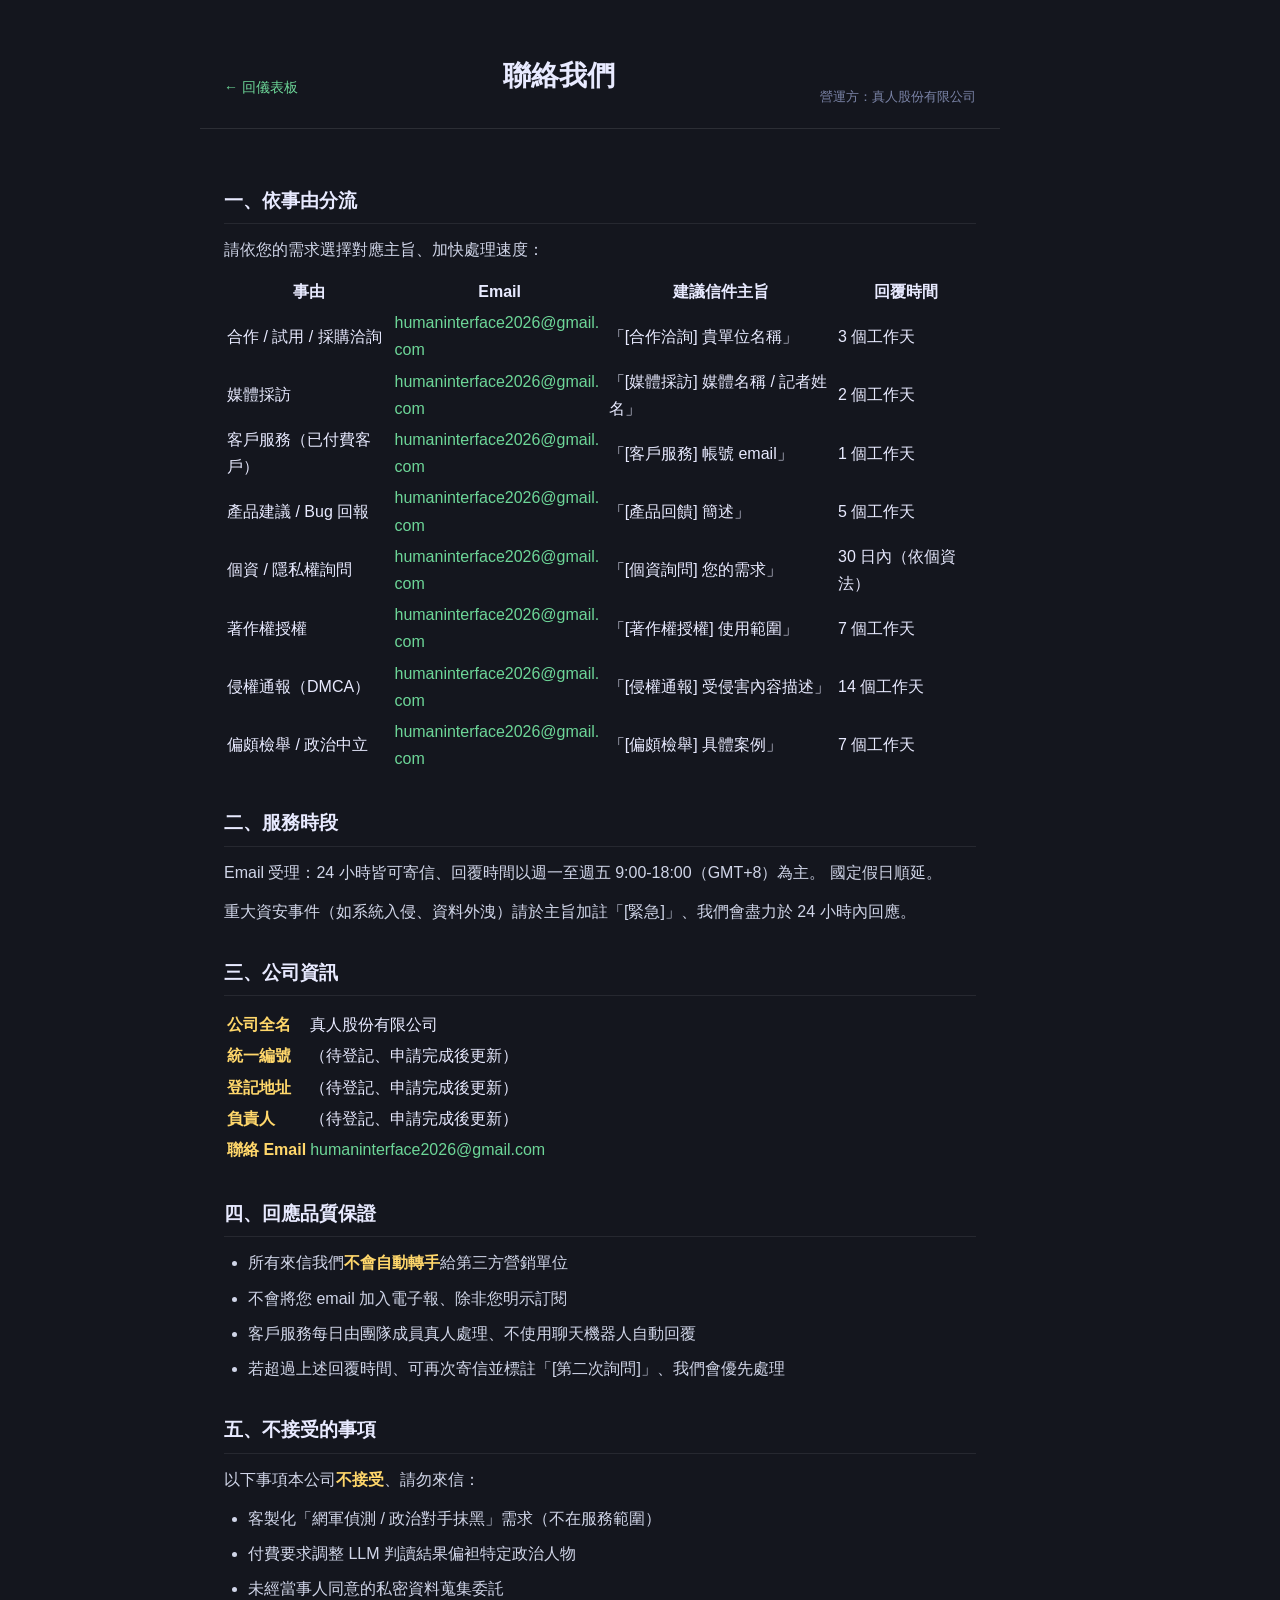
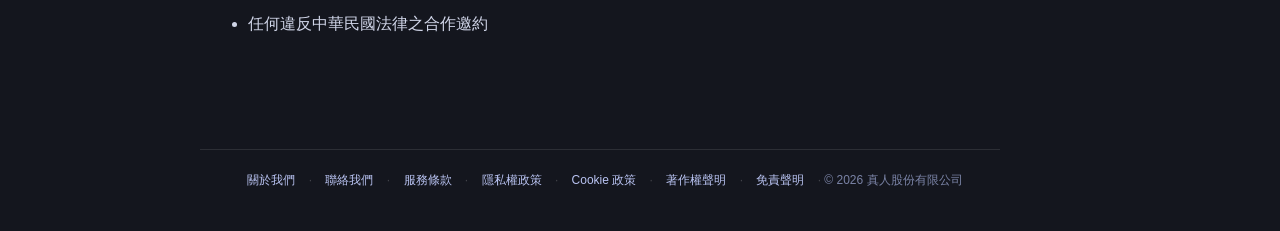
==== contact.html @ a687c7f6 "chore: auto update dashboard (2026-05-20 01:23:15)" ====
<!DOCTYPE html>
<html lang="zh-TW">
<head>
  <meta charset="UTF-8" />
  <meta name="viewport" content="width=device-width, initial-scale=1.0" />
  <title>聯絡我們｜政治戰情儀表板</title>
  <link rel="stylesheet" href="./style.css?v=2026-05-20-legal" />
</head>
<body class="legal-page">
  <header class="legal-header">
    <a class="legal-back" href="./index.html">← 回儀表板</a>
    <h1>聯絡我們</h1>
    <p class="legal-meta">營運方：真人股份有限公司</p>
  </header>

  <main class="legal-body">
    <section>
      <h2>一、依事由分流</h2>
      <p>請依您的需求選擇對應主旨、加快處理速度：</p>

      <table class="contact-table">
        <thead>
          <tr>
            <th>事由</th><th>Email</th><th>建議信件主旨</th><th>回覆時間</th>
          </tr>
        </thead>
        <tbody>
          <tr>
            <td>合作 / 試用 / 採購洽詢</td>
            <td><a href="mailto:humaninterface2026@gmail.com?subject=%E5%90%88%E4%BD%9C%E6%B4%BD%E8%A9%A2">humaninterface2026@gmail.com</a></td>
            <td>「[合作洽詢] 貴單位名稱」</td>
            <td>3 個工作天</td>
          </tr>
          <tr>
            <td>媒體採訪</td>
            <td><a href="mailto:humaninterface2026@gmail.com?subject=%E5%AA%92%E9%AB%94%E6%8E%A1%E8%A8%AA">humaninterface2026@gmail.com</a></td>
            <td>「[媒體採訪] 媒體名稱 / 記者姓名」</td>
            <td>2 個工作天</td>
          </tr>
          <tr>
            <td>客戶服務（已付費客戶）</td>
            <td><a href="mailto:humaninterface2026@gmail.com?subject=%E5%AE%A2%E6%88%B6%E6%9C%8D%E5%8B%99">humaninterface2026@gmail.com</a></td>
            <td>「[客戶服務] 帳號 email」</td>
            <td>1 個工作天</td>
          </tr>
          <tr>
            <td>產品建議 / Bug 回報</td>
            <td><a href="mailto:humaninterface2026@gmail.com?subject=%E7%94%A2%E5%93%81%E5%9B%9E%E9%A5%8B">humaninterface2026@gmail.com</a></td>
            <td>「[產品回饋] 簡述」</td>
            <td>5 個工作天</td>
          </tr>
          <tr>
            <td>個資 / 隱私權詢問</td>
            <td><a href="mailto:humaninterface2026@gmail.com?subject=%E5%80%8B%E8%B3%87%E8%A9%A2%E5%95%8F">humaninterface2026@gmail.com</a></td>
            <td>「[個資詢問] 您的需求」</td>
            <td>30 日內（依個資法）</td>
          </tr>
          <tr>
            <td>著作權授權</td>
            <td><a href="mailto:humaninterface2026@gmail.com?subject=%E8%91%97%E4%BD%9C%E6%AC%8A%E6%8E%88%E6%AC%8A">humaninterface2026@gmail.com</a></td>
            <td>「[著作權授權] 使用範圍」</td>
            <td>7 個工作天</td>
          </tr>
          <tr>
            <td>侵權通報（DMCA）</td>
            <td><a href="mailto:humaninterface2026@gmail.com?subject=%E4%BE%B5%E6%AC%8A%E9%80%9A%E5%A0%B1">humaninterface2026@gmail.com</a></td>
            <td>「[侵權通報] 受侵害內容描述」</td>
            <td>14 個工作天</td>
          </tr>
          <tr>
            <td>偏頗檢舉 / 政治中立</td>
            <td><a href="mailto:humaninterface2026@gmail.com?subject=%E5%81%8F%E9%A0%87%E6%AA%A2%E8%88%89">humaninterface2026@gmail.com</a></td>
            <td>「[偏頗檢舉] 具體案例」</td>
            <td>7 個工作天</td>
          </tr>
        </tbody>
      </table>
    </section>

    <section>
      <h2>二、服務時段</h2>
      <p>
        Email 受理：24 小時皆可寄信、回覆時間以週一至週五 9:00-18:00（GMT+8）為主。
        國定假日順延。
      </p>
      <p>
        重大資安事件（如系統入侵、資料外洩）請於主旨加註「[緊急]」、我們會盡力於 24 小時內回應。
      </p>
    </section>

    <section>
      <h2>三、公司資訊</h2>
      <table class="contact-table">
        <tbody>
          <tr><td><strong>公司全名</strong></td><td>真人股份有限公司</td></tr>
          <tr><td><strong>統一編號</strong></td><td>（待登記、申請完成後更新）</td></tr>
          <tr><td><strong>登記地址</strong></td><td>（待登記、申請完成後更新）</td></tr>
          <tr><td><strong>負責人</strong></td><td>（待登記、申請完成後更新）</td></tr>
          <tr><td><strong>聯絡 Email</strong></td><td><a href="mailto:humaninterface2026@gmail.com">humaninterface2026@gmail.com</a></td></tr>
        </tbody>
      </table>
    </section>

    <section>
      <h2>四、回應品質保證</h2>
      <ul>
        <li>所有來信我們<strong>不會自動轉手</strong>給第三方營銷單位</li>
        <li>不會將您 email 加入電子報、除非您明示訂閱</li>
        <li>客戶服務每日由團隊成員真人處理、不使用聊天機器人自動回覆</li>
        <li>若超過上述回覆時間、可再次寄信並標註「[第二次詢問]」、我們會優先處理</li>
      </ul>
    </section>

    <section>
      <h2>五、不接受的事項</h2>
      <p>以下事項本公司<strong>不接受</strong>、請勿來信：</p>
      <ul>
        <li>客製化「網軍偵測 / 政治對手抹黑」需求（不在服務範圍）</li>
        <li>付費要求調整 LLM 判讀結果偏袒特定政治人物</li>
        <li>未經當事人同意的私密資料蒐集委託</li>
        <li>任何違反中華民國法律之合作邀約</li>
      </ul>
    </section>
  </main>

  <footer class="legal-footer">
    <a href="./about.html">關於我們</a>
    <span class="sep">·</span>
    <a href="./contact.html">聯絡我們</a>
    <span class="sep">·</span>
    <a href="./terms.html">服務條款</a>
    <span class="sep">·</span>
    <a href="./privacy.html">隱私權政策</a>
    <span class="sep">·</span>
    <a href="./cookies.html">Cookie 政策</a>
    <span class="sep">·</span>
    <a href="./copyright.html">著作權聲明</a>
    <span class="sep">·</span>
    <a href="./disclaimer.html">免責聲明</a>
    <span class="sep">·</span>
    <span>© 2026 真人股份有限公司</span>
  </footer>
</body>
</html>
---- style.css ----
*{box-sizing:border-box}
body{font-family:-apple-system,BlinkMacSystemFont,'Segoe UI',Roboto,sans-serif;background:#0b1020;color:#e8ecff;margin:0;padding:16px;max-width:1200px;margin-inline:auto;line-height:1.45}
button.mode-btn{padding:6px 14px;background:#16203f;color:#b9c3f2;border:1px solid #2a335f;border-radius:5px;cursor:pointer;font-size:13px;transition:background 0.15s, color 0.15s}
button.mode-btn:hover{background:#1d2b50;color:#e8ecff}
button.mode-btn.is-active{background:#5a79ff;color:#0a0e1a;border-color:#5a79ff;font-weight:600}
button.light-item{display:inline-block;padding:2px 8px;background:transparent;color:inherit;border:1px solid transparent;border-radius:4px;font-size:inherit;cursor:pointer;transition:background 0.12s, border-color 0.12s}
button.light-item:hover{background:#16203f;border-color:#5a79ff}
.light-item-empty{display:inline-block;padding:2px 8px;color:#6b7280;font-size:inherit}
.stream-row{display:flex;flex-wrap:wrap;gap:8px;margin-bottom:4px}
button.stream-btn{padding:5px 12px;background:#0c1228;border:1px solid #2a335f;border-radius:5px;font-size:13px;font-weight:600;cursor:pointer;transition:background 0.12s,transform 0.05s}
button.stream-btn:hover{background:#16203f;transform:translateY(-1px)}
button.stream-btn:active{transform:translateY(0)}
.stream-btn-empty{padding:5px 12px;background:#0c1228;border:1px solid #1a2241;border-radius:5px;font-size:13px;color:#5a679a}
header{display:flex;justify-content:space-between;align-items:end;gap:12px;margin-bottom:16px;flex-wrap:wrap}
h1{margin:0;font-size:clamp(22px,5vw,32px)}
#updated{margin:0;color:#b9c3f2;font-size:13px}
.cards{display:grid;grid-template-columns:repeat(auto-fit,minmax(150px,1fr));gap:10px;margin-bottom:14px}
.card,.panel{background:#121935;border:1px solid #2a335f;border-radius:12px;padding:12px;min-width:0}
.card h3{margin:0 0 6px 0;font-size:14px;color:#b9c3f2}
.card.card-clickable{cursor:pointer;transition:background 0.15s,border-color 0.15s,transform 0.1s}
.card.card-clickable:hover{background:#16203f;border-color:#3a5cd0;transform:translateY(-1px)}
.card.card-clickable::after{content:'⤴';position:absolute;top:6px;right:8px;color:#5a79ff;font-size:11px;opacity:0.5}
.card.card-clickable{position:relative}
#hourChart{cursor:pointer}
.num{font-size:24px;font-weight:700;word-break:break-word}
.panel{margin-bottom:14px}
.panel h2{margin:0 0 8px 0;font-size:18px}
.panel h3{margin:0 0 6px 0;font-size:15px;color:#b9c3f2}
.panel-toggle{width:100%;display:flex;align-items:center;justify-content:space-between;gap:10px;background:transparent;border:0;color:inherit;padding:0;cursor:pointer;text-align:left}
.panel-toggle h2{margin:0}
.panel-content{margin-top:8px}
.chev{font-size:18px;color:#9fb0ea;transition:transform .18s ease}
.collapsible.collapsed .panel-content{display:none}
.collapsible.collapsed .chev{transform:rotate(-90deg)}
a{color:#7fc0ff;text-decoration:none;overflow-wrap:anywhere;word-break:break-word}
a:hover{text-decoration:underline}
.badge{padding:4px 10px;border-radius:999px;font-weight:700;display:inline-block}
.紅{background:#5b1d2a;color:#ffb3bf}.黃{background:#594a16;color:#ffe08a}.綠{background:#1a5031;color:#9ff0b5}
ul,ol{padding-left:20px;margin:0}
li{margin:8px 0;overflow-wrap:anywhere;word-break:break-word}
.two-col{display:grid;grid-template-columns:1fr 1fr;gap:14px}
canvas{max-width:100%;margin:4px 0 8px 0}
#incidentMap{height:380px;border-radius:12px;overflow:hidden;border:1px solid #2a335f}
.map-popup{font-size:12px;line-height:1.5;color:#111}
#hotspotSuggestions .chip{display:inline-block;padding:2px 8px;border-radius:999px;background:#1d2a4f;border:1px solid #2a335f;margin:3px 4px 0 0;color:#d8e2ff;font-size:12px}
.hint{margin:0 0 10px 0;color:#9fb0ea;font-size:13px}
.platform-box{border:1px solid #2a335f;border-radius:10px;padding:10px;margin:10px 0;background:#0f1630}
.platform-box h3{margin:0 0 6px 0;font-size:14px;color:#d8e2ff}
.platform-box ol{margin:0;padding-left:18px}
.platform-box li{margin:6px 0}

/* ============ Social signal cards (now clickable) ============ */
.social-signal-grid{display:grid;grid-template-columns:repeat(auto-fit,minmax(220px,1fr));gap:10px}
.social-card{border:1px solid #2a335f;border-radius:10px;padding:10px;background:#0f1630;cursor:pointer;transition:border-color .15s,transform .1s,background .15s;text-align:left;color:inherit;font:inherit}
.social-card:hover{border-color:#5a79ff;background:#131d45}
.social-card:active{transform:scale(0.99)}
.social-card:focus-visible{outline:2px solid #7fc0ff;outline-offset:2px}
.social-card h3{margin:0 0 8px 0;color:#d8e2ff;font-size:15px}
.social-row{display:flex;gap:8px;align-items:center;justify-content:space-between;font-size:14px;margin:6px 0}
.social-row .tag{font-weight:700}
.social-card .drill-hint{margin-top:8px;font-size:11px;color:#8da0d8;opacity:.7;font-style:italic}

/* ============ Topic heat panel ============ */
.topic-controls{display:flex;align-items:center;gap:10px;flex-wrap:wrap;margin-bottom:8px}
.topic-controls label{color:#b9c3f2;font-size:13px}
#topicSelect{background:#1d2a4f;border:1px solid #2a335f;color:#e8ecff;padding:6px 10px;border-radius:8px;font-size:14px;min-width:160px;cursor:pointer}
#topicSelect:focus-visible{outline:2px solid #7fc0ff;outline-offset:2px}
.topic-info{color:#9fb0ea;font-size:12px}
.topic-section-title{margin-top:14px}
.topic-trends-meta{margin:8px 0 10px 0;color:#b9c3f2;font-size:12.5px}
.topic-trends-meta .trends-warn{color:#ffe08a;font-weight:600}
.topic-external-row{display:flex;gap:10px;align-items:center;flex-wrap:wrap;margin:6px 0 14px 0}
.topic-external-btn{display:inline-flex;align-items:center;gap:8px;background:#2b4b9e;border:1px solid #5a79ff;color:#fff !important;padding:8px 14px;border-radius:8px;font-size:14px;font-weight:600;text-decoration:none;transition:background .15s,transform .08s}
.topic-external-btn:hover{background:#345bbd;text-decoration:none}
.topic-external-btn:active{transform:scale(0.99)}
.topic-external-hint{color:#8da0d8;font-size:12px}

.topic-custom-row{display:flex;gap:10px;align-items:center;flex-wrap:wrap;margin:10px 0 18px 0;padding:12px 14px;border:1px dashed #4a5680;border-radius:8px;background:#161b38}
.topic-custom-row label{color:#b9c3f2;font-size:13px;font-weight:600}
.topic-custom-row input[type="text"]{background:#0f1330;color:#e8eaff;border:1px solid #2a3360;border-radius:6px;padding:6px 10px;font-size:14px;min-width:200px;outline:none;transition:border-color .15s}
.topic-custom-row input[type="text"]:focus{border-color:#5a79ff}
.topic-custom-row select{background:#0f1330;color:#e8eaff;border:1px solid #2a3360;border-radius:6px;padding:6px 8px;font-size:13px;cursor:pointer}
.topic-custom-row button#topicCustomBtn{background:#2b4b9e;border:1px solid #5a79ff;color:#fff;padding:7px 14px;border-radius:6px;font-size:14px;font-weight:600;cursor:pointer;transition:background .15s}
.topic-custom-row button#topicCustomBtn:hover{background:#345bbd}
.topic-custom-recent{flex-basis:100%;display:flex;gap:6px;align-items:center;flex-wrap:wrap;margin-top:6px}
.topic-custom-recent .recent-label{color:#8da0d8;font-size:12px}
.topic-custom-recent .recent-chip{background:#1c2342;color:#e8eaff;border:1px solid #2a3360;border-radius:14px;padding:3px 10px;font-size:12px;cursor:pointer;transition:background .15s,border-color .15s}
.topic-custom-recent .recent-chip:hover{background:#2a3360;border-color:#5a79ff}
.topic-custom-recent .recent-clear{background:transparent;color:#8da0d8;border:none;cursor:pointer;font-size:13px;margin-left:4px}
.topic-custom-recent .recent-clear:hover{color:#ff5757}

.topic-custom-external{display:inline-flex;align-items:center;gap:4px;background:transparent;color:#79a4ff !important;border:1px solid #2a3360;border-radius:6px;padding:7px 12px;font-size:13px;font-weight:500;text-decoration:none;transition:border-color .15s,background .15s}
.topic-custom-external:hover{border-color:#5a79ff;background:#1c2342;text-decoration:none}

.topic-custom-embed{margin:0 0 18px 0}
.topic-custom-embed:empty{display:none}
.topic-custom-embed-header{color:#b9c3f2;font-size:13px;padding:8px 12px;background:#1c2342;border:1px solid #2a3360;border-bottom:none;border-radius:8px 8px 0 0;display:flex;flex-wrap:wrap;align-items:center;gap:10px}
.topic-custom-embed-hint{color:#8da0d8;font-size:12px;margin-left:auto}
.topic-custom-embed-hint .muted{color:#6a7aa8}
.topic-custom-embed-iframe{width:100%;height:480px;border:1px solid #2a3360;border-radius:0 0 8px 8px;background:#fff;display:block}

/* ============ Red-ratio alert banner ============ */
.alert-banner{padding:12px 16px;border-radius:10px;font-weight:600;margin-bottom:14px;display:flex;gap:10px;align-items:center;animation:alertPulse 2.2s ease-in-out infinite}
.alert-banner.hidden{display:none}
.alert-banner.level-red{background:linear-gradient(90deg,#5b1d2a,#7a2235);color:#ffd0d8;border:1px solid #a33348}
.alert-banner.level-yellow{background:linear-gradient(90deg,#4a3c10,#5e4d18);color:#ffe6a3;border:1px solid #8f721d;animation:none}
.alert-banner .icon{font-size:22px;line-height:1}
.alert-banner .msg{flex:1;font-size:14px}
.alert-banner .platform-chips{display:flex;gap:6px;flex-wrap:wrap}
.alert-banner .chip{background:rgba(255,255,255,0.1);padding:2px 8px;border-radius:999px;font-size:12px;font-weight:500}
@keyframes alertPulse{
  0%, 100% { box-shadow: 0 0 0 0 rgba(163,51,72,0.4); }
  50% { box-shadow: 0 0 0 8px rgba(163,51,72,0); }
}

/* ============ Red comments list (grouped by platform) ============ */
.red-group{border:1px solid #3a1f2a;border-radius:10px;padding:10px;margin:10px 0;background:#1a0f16}
.red-group h3{margin:0 0 6px 0;font-size:14px;color:#ffb3bf}
.red-group ul{padding-left:18px}
.red-group li{margin:6px 0;color:#f0e0e4;line-height:1.5}
.red-group .author{color:#ffb3bf;font-weight:600}
.red-group .when{color:#9fb0ea;font-size:12px;margin-left:6px}

/* ============ Modal (drilldown viewer) ============ */
.modal{position:fixed;inset:0;z-index:1000;display:flex;align-items:center;justify-content:center;padding:20px}
.modal.hidden{display:none}
.modal-backdrop{position:absolute;inset:0;background:rgba(4,8,24,0.75);backdrop-filter:blur(4px)}
.modal-panel{position:relative;background:#121935;border:1px solid #2a335f;border-radius:14px;width:min(820px, 95vw);max-height:85vh;display:flex;flex-direction:column;overflow:hidden;box-shadow:0 20px 60px rgba(0,0,0,0.5)}
.modal-header{display:flex;justify-content:space-between;align-items:center;padding:14px 18px;border-bottom:1px solid #2a335f}
.modal-header h2{margin:0;font-size:17px}
.modal-close{background:transparent;border:0;color:#d8e2ff;font-size:20px;cursor:pointer;padding:4px 8px;line-height:1;border-radius:6px}
.modal-close:hover{background:#1d2a4f}
.modal-filters{display:flex;gap:6px;padding:10px 14px;border-bottom:1px solid #2a335f;flex-wrap:wrap}
.filter-btn{background:#1d2a4f;border:1px solid #2a335f;color:#b9c3f2;padding:4px 12px;border-radius:999px;font-size:13px;cursor:pointer;font-weight:500;transition:background .12s,border-color .12s}
.filter-btn:hover{background:#2a335f}
.filter-btn.active{background:#2b4b9e;border-color:#5a79ff;color:#fff}
.modal-summary{padding:8px 18px;color:#9fb0ea;font-size:13px;border-bottom:1px solid #2a335f}
.modal-body{overflow-y:auto;padding:8px 14px 14px 14px;flex:1}
.comment-item{padding:10px 12px;border:1px solid #2a335f;border-radius:8px;margin:8px 0;background:#0f1630}
.comment-item .hdr{display:flex;gap:8px;align-items:center;margin-bottom:4px;font-size:13px;flex-wrap:wrap}
.comment-item .author{font-weight:600;color:#d8e2ff}
.comment-item .when{color:#9fb0ea;font-size:12px}
.comment-item .light-chip{padding:2px 8px;border-radius:999px;font-size:11px;font-weight:700}
.comment-item .light-chip.red{background:#5b1d2a;color:#ffb3bf}
.comment-item .light-chip.yellow{background:#594a16;color:#ffe08a}
.comment-item .light-chip.green{background:#1a5031;color:#9ff0b5}
.comment-item .text{color:#e8ecff;font-size:14px;line-height:1.55;white-space:pre-wrap}
.comment-item .linkrow{margin-top:4px;font-size:12px}

.mention-list{margin:0;padding-left:24px;color:#e8ecff;line-height:1.7}
.mention-list li{margin:6px 0;padding:4px 8px;border-radius:6px;border:1px solid transparent}
.mention-list li.co-mention{background:#3a2f0a;border-color:#7a611a}
.mention-list .mention-meta{color:#9fb0ea;font-size:12px;font-family:ui-monospace,Menlo,monospace}
.mention-list .co-chip{display:inline-block;background:#7a611a;color:#ffe08a;padding:1px 8px;border-radius:999px;font-size:11px;font-weight:600;margin-right:6px}
.mention-list a{color:#9fc4ff;text-decoration:none}
.mention-list a:hover{text-decoration:underline}
.mention-summary-note{color:#ffe08a;font-size:12px;margin:0 0 10px 0;padding:6px 10px;background:#3a2f0a;border-left:3px solid #7a611a;border-radius:4px}
#mentionChart{cursor:pointer}

.map-popup .lifetime-hint{display:inline-block;margin-top:4px;color:#9fb0ea;font-size:11px;font-style:italic}

.hotspot-list-header{display:flex;align-items:baseline;justify-content:space-between;gap:12px;margin:14px 0 8px 0;flex-wrap:wrap}
.hotspot-list-header h3{margin:0;color:#d8e2ff;font-size:15px}
.hotspot-summary{color:#b9c3f2;font-size:13px;font-feature-settings:"tnum"}
.hotspot-list{display:grid;grid-template-columns:repeat(auto-fill,minmax(220px,1fr));gap:8px}
.hotspot-card{background:#0f1630;border:1px solid #2a335f;border-left-width:4px;border-radius:8px;padding:10px;cursor:pointer;transition:background 0.15s, transform 0.1s}
.hotspot-card:hover{background:#16203f;transform:translateY(-1px)}
.hotspot-card.level-red{border-left-color:#ff4d4f}
.hotspot-card.level-yellow{border-left-color:#f7c948}
.hotspot-card.level-green{border-left-color:#20c997}
/* 占位卡（22 縣市覆蓋，今日無新聞）*/
.hotspot-card.placeholder{opacity:0.55;cursor:default;border-left-color:#3a4a6a;background:#0a1024}
.hotspot-card.placeholder:hover{background:#0a1024;transform:none}
.hotspot-card.placeholder .hc-level-chip{background:#1f2541;color:#7a86b8}
.hotspot-card.placeholder .hc-title{color:#9aa6cc}
.hc-placeholder-msg{font-size:12px;color:#7a86b8;font-style:italic}
.hc-row1{display:flex;align-items:center;gap:8px;margin-bottom:6px}
.hc-level-chip{padding:1px 8px;border-radius:999px;font-size:10px;font-weight:700;letter-spacing:0.5px;flex-shrink:0}
.hc-level-chip.red{background:#5b1d2a;color:#ffb3bf}
.hc-level-chip.yellow{background:#594a16;color:#ffe08a}
.hc-level-chip.green{background:#1a5031;color:#9ff0b5}
.hc-title{font-weight:600;color:#e8ecff;font-size:14px;line-height:1.3}
.hc-row2{display:flex;justify-content:space-between;align-items:center;color:#9fb0ea;font-size:12px;margin-bottom:4px}
.hc-count{font-weight:700;color:#d8e2ff;font-feature-settings:"tnum"}
.hc-source-tag{font-size:11px;background:#1a2241;padding:1px 6px;border-radius:4px}
.hc-place{color:#b9c3f2;font-size:12px;margin:4px 0}
.hc-platform{color:#9fb0ea;font-size:11px;margin-bottom:4px}
.hc-lifetime{color:#9fb0ea;font-size:11px;font-style:italic}

/* City grouping */
.hotspot-city-section{margin-top:14px}
button.hotspot-city-header{display:flex;align-items:center;gap:10px;flex-wrap:wrap;width:100%;padding:6px 10px;background:#16203f;border:1px solid transparent;border-left:3px solid #5a79ff;border-radius:4px;margin-bottom:8px;cursor:pointer;text-align:left;color:inherit;transition:background 0.15s}
button.hotspot-city-header:hover{background:#1a2750}
.city-arrow{font-size:11px;color:#9fb0ea;transition:transform 0.15s;flex-shrink:0}
.hotspot-city-section.collapsed .city-arrow{transform:rotate(-90deg)}
.hotspot-city-section.collapsed > .hotspot-list{display:none}
.hotspot-city-header h4{margin:0;color:#d8e2ff;font-size:14px}
.city-counts{color:#b9c3f2;font-size:12px;font-feature-settings:"tnum";margin-left:auto}
.city-urgent{color:#ffb3bf;font-weight:700}

/* Urgent card emphasis */
.hotspot-card.urgent{border-color:#ff4d4f;box-shadow:0 0 0 1px #ff4d4f55,0 4px 14px rgba(255,77,79,0.2)}
.hc-urgent-badge{margin-left:auto;background:#5b1d2a;color:#ffb3bf;padding:1px 6px;border-radius:4px;font-size:11px;font-weight:700;flex-shrink:0}
.hc-negativity{padding:1px 6px;border-radius:4px;font-size:11px;font-weight:600}
.hc-negativity.high{background:#5b1d2a;color:#ffb3bf}
.hc-negativity.mid{background:#594a16;color:#ffe08a}
.hc-negativity.low{background:#1a3a2e;color:#9ff0b5}

/* Hotspot legend (judgment helper) */
.hotspot-legend{margin:8px 0 14px 0;background:#0c1228;border:1px solid #2a335f;border-left:3px solid #5a79ff;border-radius:6px;padding:10px 14px;font-size:13px}
.hotspot-legend summary{cursor:pointer;color:#dbe8ff;font-weight:600;font-size:14px;list-style:none;outline:none;user-select:none}
.hotspot-legend summary::-webkit-details-marker{display:none}
.hotspot-legend summary::before{content:'▾';display:inline-block;margin-right:6px;font-size:12px;color:#9fb0ea;transition:transform 0.15s}
.hotspot-legend:not([open]) summary::before{transform:rotate(-90deg)}
.hotspot-legend summary:hover{color:#ffffff}
.legend-body{margin-top:10px;padding-top:8px;border-top:1px solid #2a335f}
.legend-section{margin-bottom:12px}
.legend-section:last-child{margin-bottom:0}
.legend-section h5{margin:6px 0 6px 0;color:#d8e2ff;font-size:13px;font-weight:700}
.legend-section p{margin:4px 0;color:#b9c3f2;line-height:1.55}
.legend-section ul, .legend-section ol{margin:4px 0;padding-left:22px;color:#b9c3f2;line-height:1.7}
.legend-section ul li, .legend-section ol li{margin:2px 0}
.legend-section code{background:#1a2241;padding:1px 6px;border-radius:3px;font-size:12px;color:#d8e2ff}
.legend-row{display:flex;align-items:center;gap:10px;margin:5px 0;color:#b9c3f2}
.legend-warn{margin-top:8px !important;padding:6px 10px;background:#3a2f0a;border-left:3px solid #f7c948;border-radius:3px;color:#ffe08a !important;font-size:12px}
.legend-tip{margin-top:6px !important;padding:6px 10px;background:#1a3a2e;border-left:3px solid #20c997;border-radius:3px;color:#9ff0b5 !important;font-size:12px}

/* Past events history */
.past-events-wrap{margin-top:18px;border-top:1px solid #2a335f;padding-top:12px}
.past-events-toggle{width:100%;display:flex;align-items:center;gap:8px;background:#16203f;color:#d8e2ff;border:1px solid #2a335f;border-radius:6px;padding:8px 12px;cursor:pointer;font-size:14px;text-align:left}
.past-events-toggle:hover{background:#1a2750}
.past-events-toggle .pe-arrow{display:inline-block;transition:transform 0.15s;font-size:12px}
.past-events-wrap.collapsed .past-events-toggle .pe-arrow{transform:rotate(-90deg)}
.past-events-toggle .pe-label{font-weight:600}
.past-events-toggle .pe-meta{margin-left:auto;color:#9fb0ea;font-size:12px}
.past-events-content{margin-top:10px}
.past-events-wrap.collapsed .past-events-content{display:none}
.past-day{margin-bottom:14px;background:#0f1630;border:1px solid #2a335f;border-radius:6px;padding:10px}
button.past-day-header{display:flex;align-items:center;gap:8px;flex-wrap:wrap;width:100%;padding:6px 4px;background:transparent;border:none;border-bottom:1px solid #2a335f;margin-bottom:8px;cursor:pointer;text-align:left;color:inherit;border-radius:4px;transition:background 0.15s}
button.past-day-header:hover{background:#16203f}
.past-day-arrow{font-size:11px;color:#9fb0ea;transition:transform 0.15s;flex-shrink:0}
.past-day.collapsed .past-day-arrow{transform:rotate(-90deg)}
.past-day.collapsed > *:not(.past-day-header){display:none}
.past-day.collapsed > .past-day-header{border-bottom:none;margin-bottom:0}
.past-day-date{font-weight:700;color:#e8ecff;font-size:14px}
.past-day-counts{color:#b9c3f2;font-size:12px;font-feature-settings:"tnum";margin-left:auto}
.past-urgent{color:#ffb3bf;font-weight:700}
.past-day-events{list-style:none;padding:0;margin:0}
.past-day-events li{padding:6px 0;border-bottom:1px solid #1a2241}
.past-day-events li:last-child{border-bottom:none}
.past-event-row{display:flex;align-items:center;gap:8px;flex-wrap:wrap}
.past-event-title{flex:1;color:#e8ecff;font-size:13px}
.past-event-count{color:#9fb0ea;font-size:11px;font-feature-settings:"tnum"}
.past-sample{color:#9fb0ea;font-size:11px;margin-left:62px;line-height:1.5}
.past-load-more{display:block;width:100%;margin-top:8px;padding:8px;background:#16203f;color:#dbe8ff;border:1px solid #2a335f;border-radius:6px;cursor:pointer;font-size:13px}
.past-load-more:hover{background:#1a2750}

/* Media framing matrix */
.media-framing-disclaimer{margin:8px 0 12px 0;padding:10px 12px;background:#3a2f0a;border-left:3px solid #f7c948;border-radius:4px;color:#ffe08a;font-size:13px;line-height:1.6}
.media-framing-matrix{overflow-x:auto;margin-top:8px}
.mf-table{width:100%;border-collapse:collapse;font-size:13px;color:#e8ecff}
.mf-table th, .mf-table td{padding:8px 10px;border:1px solid #2a335f;text-align:center;vertical-align:middle}
.mf-table thead th{background:#16203f;color:#d8e2ff;font-weight:700}
.mf-table th.mf-col-city, .mf-cell-city{background:#0f1630;font-weight:700;text-align:left;color:#d8e2ff;min-width:80px}
.mf-cell{min-width:90px}
.mf-cell.mf-empty{color:#5a679a;background:#0c1228}
.mf-num{font-weight:700;font-size:14px;color:#e8ecff}
.mf-pct{font-size:11px;color:#9fb0ea;margin-top:2px}
.mf-cell.mf-tone-pos{background:#1a3a2e}
.mf-cell.mf-tone-pos .mf-pct{color:#9ff0b5}
.mf-cell.mf-tone-mid{background:#3a3a1a}
.mf-cell.mf-tone-mid .mf-pct{color:#ffe08a}
.mf-cell.mf-tone-neg{background:#3a2417}
.mf-cell.mf-tone-neg .mf-pct{color:#ffc09f}
.mf-cell.mf-tone-verybad{background:#5b1d2a}
.mf-cell.mf-tone-verybad .mf-pct{color:#ffb3bf}
.mf-cell.mf-tone-verybad .mf-num{color:#ffe5ea}
.mf-cell.mf-clickable{cursor:pointer;transition:filter 0.15s,outline 0.1s}
.mf-cell.mf-clickable:hover{filter:brightness(1.25);outline:1px solid #5a79ff;outline-offset:-1px}

/* Election priority panel */
.ep-disclaimer{margin:8px 0 12px 0;padding:10px 12px;background:#0f2435;border-left:3px solid #4f8cff;border-radius:4px;color:#dbe8ff;font-size:13px;line-height:1.7}
.ep-disclaimer a{color:#9fc4ff}
.ep-glossary{margin:0 0 14px 0;padding:0 12px;background:#0d1a2c;border-left:3px solid #6e8cff;border-radius:4px;color:#cfd8eb;font-size:13px;line-height:1.7}
.ep-glossary > summary{cursor:pointer;padding:10px 0;font-weight:600;color:#a9b9ff;list-style:none}
.ep-glossary > summary::-webkit-details-marker{display:none}
.ep-glossary[open] > summary{border-bottom:1px solid #1d2b48;margin-bottom:6px}
.ep-glossary-body{padding:6px 0 12px 0}
.ep-glossary-body p{margin:6px 0}
.ep-glossary-body strong{color:#e6efff}
.ep-glossary-body u{text-decoration:underline;text-decoration-color:#5a79ff;text-underline-offset:2px}
.ep-controls{display:flex;flex-wrap:wrap;gap:12px;align-items:center;margin:10px 0;color:#dbe8ff;font-size:13px}
.ep-controls select{background:#16203f;color:#dbe8ff;border:1px solid #2a335f;border-radius:4px;padding:4px 8px;margin-left:6px}
.ep-table-wrap{overflow-x:auto;max-height:600px;overflow-y:auto;border:1px solid #2a335f;border-radius:6px}
.ep-table{width:100%;border-collapse:collapse;font-size:12px;color:#e8ecff}
.ep-table th, .ep-table td{padding:5px 8px;border-bottom:1px solid #1a2241;text-align:center;vertical-align:middle;white-space:nowrap}
.ep-table thead{position:sticky;top:0;background:#16203f;z-index:1}
.ep-table thead th{color:#d8e2ff;font-weight:700;font-size:12px}
.ep-table tbody tr.ep-row{cursor:pointer;transition:background 0.1s}
.ep-table tbody tr.ep-row:hover{background:#16203f}
.ep-table .ep-rank{color:#9fb0ea;font-weight:600}
.ep-table .ep-village{text-align:left;color:#e8ecff}
.ep-table .ep-village strong{color:#dbe8ff;margin-right:6px}
.ep-table .ep-num{font-feature-settings:"tnum";color:#dbe8ff}
.ep-table .ep-priority strong{color:#ffe08a;font-size:13px}
.ep-persist-pill{display:inline-block;padding:1px 8px;border-radius:999px;font-size:11px;font-weight:700}
.persist-blue{background:#1d3a72;color:#cfe0ff}
.persist-green{background:#1a5031;color:#9ff0b5}
.persist-white{background:#3f3f3f;color:#e8e8e8}
.persist-flip{background:#594a16;color:#ffe08a}
.persist-swing{background:#5b3a1a;color:#ffc09f}
.persist-other{background:#2a335f;color:#9fb0ea}
.ep-city-stats{display:flex;flex-wrap:wrap;gap:10px;margin-top:10px;font-size:12px;color:#b9c3f2}
.ep-city-stat{padding:4px 10px;background:#0f1630;border:1px solid #2a335f;border-radius:6px}
.ep-city-stat strong{color:#dbe8ff;margin-right:6px}
.ep-city-stat .ep-persist-pill{margin-left:4px}
/* Detail modal table */
.ep-detail-meta{padding:10px 14px;background:#0c1228;border-bottom:1px solid #2a335f}
.ep-detail-meta div{margin:3px 0}
.ep-history-table{width:calc(100% - 28px);margin:8px 14px;border-collapse:collapse;font-size:12px;color:#e8ecff}
.ep-history-table th, .ep-history-table td{padding:4px 8px;border:1px solid #2a335f;text-align:center}
.ep-history-table thead th{background:#16203f;color:#d8e2ff}

/* Strategy / action / budget / outreach / topic pills */
.ep-strategy-pill, .ep-action-pill, .ep-budget-pill, .ep-outreach-pill, .ep-topic-pill, .ep-demo-tag, .ep-priority-tag{
  display:inline-block;padding:2px 9px;border-radius:999px;font-size:11px;font-weight:600;margin:2px 3px
}
.ep-priority-tag{background:#3a3a1a;color:#ffe08a;margin-left:10px;font-size:11px}
.ep-detail-meta-headline{display:flex;flex-wrap:wrap;align-items:center;gap:8px}
.ep-maps-btn{display:inline-flex;align-items:center;gap:4px;padding:4px 10px;background:#16294a;color:#9fc4ff;border:1px solid #2a4a7f;border-radius:4px;font-size:12px;text-decoration:none;font-weight:600;transition:background 0.15s}
.ep-maps-btn:hover{background:#1d3a72;color:#dbe8ff}

/* Strategy types */
.ep-strategy-pill.strategy-a-locked{background:#1d3a72;color:#cfe0ff}
.ep-strategy-pill.strategy-b-pure-swing{background:#5b3a1a;color:#ffe08a}
.ep-strategy-pill.strategy-c-flippable{background:#594a16;color:#ffe08a}
.ep-strategy-pill.strategy-d-low-turnout{background:#1a5031;color:#9ff0b5}
.ep-strategy-pill.strategy-e-ageing-saturated{background:#3f3f3f;color:#cccccc}

/* Action */
.ep-action-pill.action-persuasion{background:#5b1d2a;color:#ffb3bf}
.ep-action-pill.action-gotv{background:#1a5031;color:#9ff0b5}
.ep-action-pill.action-mixed{background:#3a2f0a;color:#ffe08a}
.ep-action-pill.action-maintain{background:#2a335f;color:#9fb0ea}
.ep-action-pill.action-skip{background:#1a2241;color:#5a679a}

/* Budget */
.ep-budget-pill.budget-high{background:#5b1d2a;color:#ffb3bf}
.ep-budget-pill.budget-medium{background:#594a16;color:#ffe08a}
.ep-budget-pill.budget-low{background:#1a3a2e;color:#9ff0b5}
.ep-budget-pill.budget-minimal{background:#1a2241;color:#5a679a}

/* Outreach / topic pills (neutral) */
.ep-outreach-pill{background:#1a2241;color:#dbe8ff}
.ep-topic-pill{background:#0c1228;color:#dbe8ff;border:1px solid #2a335f}
.ep-demo-tag{background:#16203f;color:#d8e2ff;border:1px solid #2a335f}

/* Strategy box layout */
.ep-strategy-box, .ep-demo-box{margin:8px 14px 4px 14px;padding:10px 12px;background:#0f1630;border:1px solid #2a335f;border-radius:6px}
.ep-strategy-row{margin:6px 0;line-height:1.8}
.ep-strategy-headline{display:flex;flex-wrap:wrap;gap:6px;align-items:center;margin-bottom:8px}
.ep-action-explainer{margin:4px 0 8px 0;padding:6px 10px;background:#101a36;border-left:3px solid #6e8cff;border-radius:4px;color:#cfd8eb;font-size:12px;line-height:1.6}
.ep-strategy-reason{margin:6px 0 12px 0;padding:8px 12px;background:#0c1228;border-left:3px solid #5a79ff;border-radius:4px;color:#dbe8ff;font-size:13px;line-height:1.7}
.ep-detail-list-title{color:#9fb0ea;font-size:12px;font-weight:700;margin:10px 0 4px 0;border-top:1px solid #2a335f;padding-top:8px}
.ep-detail-list{list-style:none;margin:0;padding:0}
.ep-detail-list li{padding:6px 0;border-bottom:1px solid #1a2241}
.ep-detail-list li:last-child{border-bottom:none}
.ep-list-num{color:#9fb0ea;font-weight:700;margin-right:6px;font-feature-settings:"tnum"}
.ep-list-name{color:#dbe8ff;font-weight:700;font-size:13px;margin-right:8px}
.ep-list-reason{color:#b9c3f2;font-size:12px;line-height:1.7;display:block;margin-top:3px;white-space:pre-line}

/* Election village chloropleth map */
.em-controls{display:flex;flex-wrap:wrap;gap:12px;align-items:center;margin:10px 0;color:#dbe8ff;font-size:13px}
.em-controls select{background:#16203f;color:#dbe8ff;border:1px solid #2a335f;border-radius:4px;padding:4px 8px;margin-left:6px}
.em-legend{display:flex;flex-wrap:wrap;align-items:center;gap:14px;margin-top:10px;padding:8px 12px;background:#0f1630;border:1px solid #2a335f;border-radius:6px;color:#dbe8ff;font-size:12px}
.em-legend-title{font-weight:700;color:#d8e2ff;font-size:13px;margin-right:6px}
.em-legend-item{display:inline-flex;align-items:center;gap:5px;margin-right:6px}
.em-legend-swatch{display:inline-block;width:14px;height:14px;border-radius:3px;border:1px solid #2a335f}
.em-legend-gradient{display:inline-block;width:240px;height:14px;border-radius:3px;background:linear-gradient(to right, rgb(70,115,180), rgb(247,201,72), rgb(255,77,79))}
.em-legend-scale{display:flex;justify-content:space-between;width:240px;font-size:11px;color:#9fb0ea}
/* Leaflet tooltip dark theme override */
.leaflet-tooltip{background:#121935 !important;color:#e8ecff !important;border:1px solid #2a335f !important;font-size:12px}
.leaflet-tooltip-top:before, .leaflet-tooltip-bottom:before{border-top-color:#121935 !important;border-bottom-color:#121935 !important}
.ep-strategy-label{color:#9fb0ea;font-size:12px;margin-right:4px}
.ep-detail-meta h3, #hotspotDetailBody h3{margin:14px 14px 4px 14px;color:#d8e2ff;font-size:14px}
/* Forecast aggregate panel */
.forecast-six-card{padding:14px 16px;background:#0d1a2c;border-left:3px solid #6e8cff;border-radius:6px;margin-bottom:8px}
.forecast-polls-card{border-left-color:#f59e0b;background:#1a1408}
.forecast-headline{display:flex;flex-wrap:wrap;align-items:center;gap:8px;font-size:14px;color:#dbe8ff;margin-bottom:10px}
.forecast-label{color:#9fb0ea;font-weight:600}
.forecast-stack-bar{display:flex;height:24px;border-radius:4px;overflow:hidden;margin:6px 0;background:#16203f;font-size:11px;font-weight:700}
.forecast-seg{display:flex;align-items:center;justify-content:center;color:#0a0e1a;white-space:nowrap;overflow:hidden;transition:width 0.3s}
.forecast-vote-grid{display:grid;grid-template-columns:repeat(4,1fr);gap:8px;margin:10px 0;font-size:12px}
.forecast-vote-grid > div{padding:8px;background:#101a36;border-radius:4px}
.forecast-vote-label{display:block;color:#9fb0ea;font-size:11px;font-weight:600;margin-bottom:2px}
.forecast-vote-num{color:#dbe8ff;font-weight:700;font-feature-settings:"tnum"}
.forecast-compare{margin-top:10px;padding:8px 12px;background:#0c1228;border-radius:4px;font-size:12px}
.forecast-compare-title{color:#9fb0ea;font-weight:600;margin-bottom:4px}
.forecast-compare-row{color:#dbe8ff;line-height:1.8;font-feature-settings:"tnum"}
.forecast-delta.pos{color:#22c55e}
.forecast-delta.neg{color:#ef4444}
.forecast-city-list{display:flex;flex-direction:column;gap:8px}
.forecast-city-row{display:grid;grid-template-columns:80px 1fr 180px;gap:10px;align-items:center;padding:8px;background:#0c1228;border-radius:4px}
.forecast-city-name{color:#d8e2ff;font-weight:700;font-size:13px}
.forecast-city-meta{display:flex;align-items:center;gap:8px;font-size:11px;flex-wrap:wrap}
@media (max-width: 720px){
  .forecast-city-row{grid-template-columns:1fr}
  .forecast-vote-grid{grid-template-columns:repeat(2,1fr)}
}

.ep-prediction-box{margin:8px 14px 12px 14px;padding:12px;background:#0d1a2c;border-left:3px solid #6e8cff;border-radius:6px}
.ep-prediction-box.ep-prediction-polls{background:#1a1408;border-left-color:#f59e0b}
.ep-prediction-headline{color:#dbe8ff;font-size:13px;font-weight:700;display:flex;flex-wrap:wrap;align-items:center;gap:6px;margin-bottom:10px}
.ep-prediction-bars{display:flex;flex-direction:column;gap:6px}
.ep-bar-row{display:flex;align-items:center;gap:10px;font-size:12px;color:#dbe8ff}
.ep-bar-label{width:36px;color:#9fb0ea;font-weight:600}
.ep-bar{flex:1;height:14px;background:#16203f;border-radius:3px;overflow:hidden}
.ep-bar-fill{height:100%;transition:width 0.3s}
.ep-bar-pct{width:48px;text-align:right;font-feature-settings:"tnum"}

/* Past event city sub-section */
.past-city-section{margin-top:8px;padding-left:8px;border-left:2px solid #2a335f}
button.past-city-header{display:flex;align-items:center;gap:8px;flex-wrap:wrap;width:100%;padding:6px 10px;background:#0c1228;border:1px solid transparent;border-radius:4px;margin-bottom:4px;cursor:pointer;text-align:left;color:inherit}
button.past-city-header:hover{background:#101933;border-color:#2a335f}
.past-city-arrow{font-size:11px;color:#9fb0ea;transition:transform 0.15s;flex-shrink:0}
.past-city-section.collapsed .past-city-arrow{transform:rotate(-90deg)}
.past-city-name{color:#d8e2ff;font-weight:600;font-size:13px}
.past-city-counts{color:#9fb0ea;font-size:11px;font-feature-settings:"tnum";margin-left:auto}
.past-city-section.collapsed .past-day-events{display:none}
.past-event-item{cursor:pointer;border-radius:4px;padding:6px 8px;transition:background 0.15s}
.past-event-item:hover{background:#16203f}

/* Hotspot detail modal */
.hd-meta{display:flex;flex-wrap:wrap;align-items:center;gap:8px;padding:10px 14px;border-bottom:1px solid #2a335f;background:#0c1228;color:#d8e2ff;font-size:13px}
.hd-meta-place{color:#b9c3f2}
.hd-meta-platform{color:#9fb0ea;font-size:12px}
.hd-meta-life{color:#9fb0ea;font-size:11px;font-style:italic;margin-left:auto}
.hd-locate-btn{margin:10px 14px;padding:8px 14px;background:#1f3a8a;color:#dbe8ff;border:1px solid #3a5cd0;border-radius:6px;cursor:pointer;font-size:13px;font-weight:600;align-self:flex-start}
.hd-locate-btn:hover{background:#2a4ab0}
.hd-section{padding:10px 14px}
.hd-section h3{margin:8px 0 8px 0;color:#d8e2ff;font-size:14px;border-bottom:1px solid #2a335f;padding-bottom:6px}
.hd-news-list{margin:0;padding-left:24px;color:#e8ecff;line-height:1.7}
.hd-news-list li{margin:6px 0}
.hd-news-list a{color:#9fc4ff;text-decoration:none}
.hd-news-list a:hover{text-decoration:underline}
.hd-news-list li.hd-news-negative,
li.hd-news-red{background:#3a1418;border-left:3px solid #ef4444;padding:4px 8px;border-radius:4px;margin:4px 0}
.hd-news-list li.hd-news-negative a,
li.hd-news-red a{color:#ffc09f;font-weight:600}
li.hd-news-yellow{background:#332817;border-left:3px solid #f59e0b;padding:4px 8px;border-radius:4px;margin:4px 0}
li.hd-news-yellow a{color:#ffd494}
li.hd-news-green{background:#0f2a23;border-left:3px solid #20c997;padding:4px 8px;border-radius:4px;margin:4px 0}
li.hd-news-green a{color:#a8efd4}
.hd-news-badge{display:inline-block;padding:1px 8px;border-radius:999px;font-size:11px;font-weight:700;margin-right:6px}
.hd-news-badge-red,
.hd-news-neg-badge{background:#5b1d2a;color:#ffb3bf}
.hd-news-badge-yellow{background:#52391a;color:#ffd494}
.hd-news-badge-green{background:#173b30;color:#9deccd}
.hd-news-publisher{display:inline-block;padding:1px 7px;margin-right:6px;border-radius:4px;background:#1c2647;color:#9fb0ea;font-size:11px;font-weight:600;border:1px solid #2a335f}
.hd-neg-note{margin:0 0 6px 0;padding:6px 10px;background:#1f2541;border-left:3px solid #f59e0b;border-radius:4px;color:#ffd494;font-size:12px}
.hd-comment-list{margin:0;padding:0;list-style:none}
.hd-comment{padding:8px 10px;border:1px solid #2a335f;border-radius:6px;margin:6px 0;background:#0f1630}
.hd-c-hdr{display:flex;flex-wrap:wrap;gap:6px;align-items:center;font-size:12px;margin-bottom:4px}
.hd-c-platform{padding:1px 6px;border-radius:4px;font-weight:700;font-size:11px;color:#dbe8ff;background:#2a335f}
.hd-c-platform.plat-fb{background:#1d3a72;color:#cfe0ff}
.hd-c-platform.plat-ig{background:#5a1d4f;color:#ffd0ee}
.hd-c-platform.plat-th{background:#1f1f1f;color:#e8e8e8;border:1px solid #444}
.hd-c-author{color:#d8e2ff;font-weight:600}
.hd-c-time{color:#9fb0ea}
.hd-c-link{color:#9fc4ff;text-decoration:none;margin-left:auto}
.hd-c-link:hover{text-decoration:underline}
.hd-c-text{color:#e8ecff;font-size:14px;line-height:1.55;white-space:pre-wrap}

@media (max-width: 640px){
  body{padding:12px}
  header{flex-direction:column;align-items:flex-start;gap:6px}
  h1{font-size:36px;line-height:1.1}
  #updated{font-size:12px}
  .cards{grid-template-columns:repeat(2,minmax(0,1fr))}
  .two-col{grid-template-columns:1fr}
  .card,.panel{padding:10px}
  .num{font-size:22px}
  .panel h2{font-size:16px}
  .modal{padding:10px}
  .modal-panel{max-height:92vh;width:100%}
}

/* 人物提及 chart 拉高、與左邊 doughnut 對齊（避免大留白）*/
.mention-col{display:flex;flex-direction:column;height:100%}
.mention-chart-wrap{flex:1;min-height:340px;position:relative}
.mention-chart-wrap canvas{position:absolute;inset:0;width:100% !important;height:100% !important}
#compare{margin-top:14px;padding-top:10px;border-top:1px solid #2a3360;font-size:13px;color:#9fb0ea}

/* 戰情排名 leaderboard
   欄位比例（避免換行 + 中段留白）：
   - rank-num: 90px（容下「第 1 名 / 最佳 🏆」不換行）
   - rank-name: 240px（name + breakdown 字數固定，多了浪費）
   - rank-bar: 1fr（拿剩餘空間做視覺長條，最寬）
   - rank-score: 80px（分數 + 「分數」label） */
.rank-board{display:flex;flex-direction:column;gap:8px}
/* 議題敘事追蹤（每 topic 一行 7 天 stacked bar）*/
.topic-arc-row{padding:12px 0;border-bottom:1px solid #2a3360}
.topic-arc-row:last-child{border-bottom:none}
.topic-arc-header{display:flex;justify-content:space-between;align-items:baseline;margin-bottom:6px}
.topic-arc-name{font-size:15px;font-weight:bold;color:#e8eaff}
.topic-arc-summary{font-size:12px;color:#9fb0ea}
.topic-arc-cells{display:grid;grid-template-columns:repeat(7,1fr);gap:4px;height:64px}
.topic-arc-cell{display:flex;flex-direction:column;align-items:center;justify-content:flex-end;border-radius:4px;padding:2px}
.topic-arc-cell-clickable{cursor:pointer;transition:background .12s}
.topic-arc-cell-clickable:hover{background:#1c2342}
.topic-arc-bar{width:90%;display:flex;flex-direction:column-reverse;border-radius:3px;overflow:hidden;background:#0f1330;min-height:2px}
.topic-arc-bar .seg-red{background:#ff5757}
.topic-arc-bar .seg-yellow{background:#ffc107}
.topic-arc-bar .seg-green{background:#20c997}
.topic-arc-date{font-size:10px;color:#6a7aa8;margin-top:3px}

.rank-row{display:grid;grid-template-columns:90px 240px 1fr 80px;gap:14px;align-items:center;
  padding:10px 14px;border-radius:6px;background:#1c2342;border:1px solid #2a3360;
  transition:transform 0.15s ease,border-color 0.15s ease}
.rank-row:hover{transform:translateX(2px);border-color:#4f8cff}
.rank-row.rank-clickable{cursor:pointer}
.rank-row.rank-clickable:hover{border-color:#79a4ff;box-shadow:0 2px 8px rgba(79,140,255,0.25)}
.rank-row.rank-clickable .rank-num::after{content:' 🔍';font-size:11px;color:#79a4ff;margin-left:2px}
.rank-row.is-self{border-color:#ffc107;background:#2a2a44;box-shadow:0 0 0 1px #ffc10755 inset}
.rank-row.rank-best{border-left:4px solid #20c997}
.rank-row.rank-worst{border-left:4px solid #ff5757}
.rank-num{font-size:18px;font-weight:bold;color:#b9c3f2;text-align:center;line-height:1.15;white-space:nowrap}
.rank-num .label{font-size:11px;display:block;color:#7a86b8;font-weight:normal;margin-top:3px}
.rank-row.rank-best .rank-num{color:#20c997}
.rank-row.rank-worst .rank-num{color:#ff5757}
.rank-name{font-size:16px;font-weight:bold;color:#e8eaff;line-height:1.3;min-width:0}
.rank-name .self-tag{margin-left:6px;background:#ffc107;color:#1a1f3c;padding:1px 7px;border-radius:3px;font-size:11px;vertical-align:middle}
.rank-name .breakdown{display:block;margin-top:4px;font-size:12px;color:#9fb0ea;font-weight:normal;white-space:nowrap}
.rank-bar{display:flex;height:28px;border-radius:3px;overflow:hidden;background:#0f1330;min-width:0}
.rank-bar > span{display:flex;align-items:center;justify-content:center;font-size:12px;color:#fff;font-weight:bold;min-width:0;padding:0 4px}
.rank-bar .seg-red{background:#ff5757}
.rank-bar .seg-yellow{background:#ffc107;color:#1a1f3c}
.rank-bar .seg-green{background:#20c997}
.rank-score{font-size:24px;font-weight:bold;text-align:right;color:#e8eaff;line-height:1}
.rank-score .score-label{display:block;font-size:11px;color:#7a86b8;font-weight:normal;margin-top:3px}
.rank-row.rank-best .rank-score{color:#20c997}
.rank-row.rank-worst .rank-score{color:#ff5757}
@media (max-width: 900px) {
  .rank-row{grid-template-columns:80px 1fr 70px;gap:10px}
  .rank-bar{grid-column:1 / -1;margin-top:4px}
}
@media (max-width: 500px) {
  .rank-row{grid-template-columns:1fr 60px;gap:8px}
  .rank-num{grid-column:1 / -1;text-align:left}
  .rank-bar{grid-column:1 / -1}
}

/* ============================================================================
 * Real-time push toasts — Supabase Realtime 新紅燈推播
 * ========================================================================== */
.rt-toasts {
  position: fixed;
  right: 16px;
  bottom: 16px;
  z-index: 9999;
  display: flex;
  flex-direction: column-reverse;
  gap: 10px;
  max-width: 380px;
  pointer-events: none;
}
.rt-toast {
  background: linear-gradient(135deg, #2a1620 0%, #3d1a28 100%);
  border-left: 4px solid #ff5757;
  border-radius: 8px;
  padding: 12px 16px 12px 14px;
  box-shadow: 0 8px 24px rgba(0,0,0,0.4), 0 2px 6px rgba(0,0,0,0.2);
  color: #e8eaff;
  pointer-events: auto;
  opacity: 0;
  transform: translateX(420px);
  transition: opacity 0.3s ease, transform 0.3s cubic-bezier(0.16, 1, 0.3, 1);
  cursor: pointer;
  min-width: 320px;
  position: relative;
}
.rt-toast.show {
  opacity: 1;
  transform: translateX(0);
}
.rt-toast.dismiss {
  opacity: 0;
  transform: translateX(420px);
}
.rt-toast .rt-toast-header {
  display: flex;
  align-items: center;
  gap: 8px;
  font-size: 12px;
  font-weight: 600;
  color: #ff8a8a;
  letter-spacing: 0.3px;
  margin-bottom: 6px;
}
.rt-toast .rt-toast-icon {
  font-size: 16px;
  line-height: 1;
}
.rt-toast .rt-toast-time {
  margin-left: auto;
  font-size: 11px;
  color: #9fb0ea;
  font-weight: normal;
}
.rt-toast .rt-toast-title {
  font-size: 14px;
  line-height: 1.45;
  color: #f0e6ea;
  margin: 0;
}
.rt-toast .rt-toast-meta {
  font-size: 11px;
  color: #b9c3f2;
  margin-top: 6px;
}
.rt-toast .rt-toast-close {
  position: absolute;
  top: 6px;
  right: 8px;
  background: transparent;
  border: 0;
  color: #b9c3f2;
  cursor: pointer;
  font-size: 16px;
  padding: 2px 6px;
  line-height: 1;
  border-radius: 3px;
  opacity: 0.5;
}
.rt-toast .rt-toast-close:hover {
  opacity: 1;
  background: rgba(255,255,255,0.08);
}
.rt-toast.rt-yellow {
  background: linear-gradient(135deg, #2a2516 0%, #3d3018 100%);
  border-left-color: #ffc107;
}
.rt-toast.rt-yellow .rt-toast-header {
  color: #ffd76b;
}
/* 沒有有效連結時 — 視覺上提示 user 不可點 */
.rt-toast.rt-toast-nolink {
  cursor: default;
  opacity: 0.92;
}
.rt-toast.rt-toast-nolink .rt-toast-meta {
  color: #7a83a6;
  font-style: italic;
}
/* mobile */
@media (max-width: 500px) {
  .rt-toasts { right: 8px; left: 8px; bottom: 8px; max-width: none; }
  .rt-toast { min-width: 0; }
}

/* ─── Auth bar (header right) ─── */
.header-row {
  display: flex; justify-content: space-between; align-items: flex-start; gap: 16px;
  flex-wrap: wrap;
}
.auth-bar {
  display: flex; align-items: center; gap: 8px;
  padding-top: 4px; font-size: 13px;
}
.auth-status {
  padding: 4px 10px; border-radius: 12px; font-size: 12px;
}
.auth-status-guest { background: rgba(160,160,180,0.18); color: #b9c3f2; }
.auth-status-user  { background: rgba(31,138,76,0.18); color: #6dd698; }
.auth-status-admin { background: rgba(255,180,40,0.18); color: #ffd76b; }
.auth-btn {
  background: rgba(255,255,255,0.06); border: 1px solid rgba(255,255,255,0.14);
  color: #e8eaff; padding: 6px 12px; border-radius: 6px; cursor: pointer;
  font-size: 13px;
}
.auth-btn:hover { background: rgba(255,255,255,0.12); }
.auth-btn-logout { color: #ffb0b0; border-color: rgba(255,120,120,0.3); }
.auth-btn-primary { background: #1f8a4c; border-color: #1f8a4c; color: #fff; }
.auth-btn-primary:hover { background: #26a25b; }

/* ─── Shared modal (auth + correction) ─── */
.lxy-modal { position: fixed; inset: 0; z-index: 9000; }
.lxy-modal.hidden { display: none; }
.lxy-modal-backdrop {
  position: absolute; inset: 0;
  background: rgba(0,0,0,0.6); backdrop-filter: blur(2px);
}
.lxy-modal-card {
  position: relative; max-width: 460px; margin: 8vh auto 0;
  background: #1d1f2e; border: 1px solid rgba(255,255,255,0.1);
  border-radius: 10px; padding: 24px 28px; color: #e8eaff;
  box-shadow: 0 10px 30px rgba(0,0,0,0.5);
}
.lxy-modal-card h3 { margin: 0 0 16px; font-size: 18px; }
.lxy-modal-close {
  position: absolute; top: 10px; right: 12px;
  background: none; border: 0; color: #b9c3f2; cursor: pointer;
  font-size: 18px; padding: 4px 8px; border-radius: 4px;
}
.lxy-modal-close:hover { background: rgba(255,255,255,0.08); }

/* Auth tabs */
.auth-tabs {
  display: flex; gap: 4px; margin-bottom: 16px;
  border-bottom: 1px solid rgba(255,255,255,0.1);
}
.auth-tab {
  background: none; border: 0; color: #b9c3f2; cursor: pointer;
  padding: 8px 14px; font-size: 13px; border-bottom: 2px solid transparent;
}
.auth-tab.active { color: #e8eaff; border-bottom-color: #1f8a4c; }

/* Forms */
.auth-form label, .correction-form label, .correction-form fieldset {
  display: block; margin-bottom: 12px; font-size: 13px;
}
.auth-form input, .correction-form textarea {
  width: 100%; box-sizing: border-box; margin-top: 4px;
  background: rgba(255,255,255,0.04); border: 1px solid rgba(255,255,255,0.14);
  border-radius: 6px; padding: 8px 10px; color: #e8eaff; font-size: 14px;
}
.auth-form input:focus, .correction-form textarea:focus {
  outline: none; border-color: #1f8a4c;
}
.auth-error { color: #ff8080; font-size: 12px; min-height: 16px; margin: 6px 0; }
.auth-notice { color: #6dd698; font-size: 12px; min-height: 16px; margin: 6px 0; }

/* Correction modal specific */
.correction-context {
  background: rgba(255,255,255,0.03); border-left: 3px solid #1f8a4c;
  padding: 8px 12px; font-size: 13px; color: #b9c3f2; margin: 0 0 12px;
}
.correction-original { font-size: 13px; color: #b9c3f2; margin: 0 0 14px; }
.correction-form fieldset {
  border: 1px solid rgba(255,255,255,0.1); border-radius: 6px; padding: 10px 14px;
}
.correction-form fieldset legend {
  padding: 0 6px; font-size: 12px; color: #b9c3f2;
}
.correction-radio {
  display: inline-flex; align-items: center; gap: 6px;
  margin-right: 14px; cursor: pointer; font-size: 14px;
}

/* 「載入更多」按鈕 — platform detail box 用 */
.platform-more-btn {
  display: block; width: 100%; margin-top: 10px;
  padding: 8px 12px; background: rgba(255,255,255,0.04);
  border: 1px dashed rgba(255,255,255,0.2); border-radius: 6px;
  color: #b9c3f2; cursor: pointer; font-size: 13px;
}
.platform-more-btn:hover:not(:disabled) {
  background: rgba(255,255,255,0.08); border-color: rgba(255,255,255,0.35);
}
.platform-more-btn:disabled { opacity: 0.5; cursor: default; }
.platform-more-btn.exhausted {
  border-style: solid; border-color: rgba(31,138,76,0.4); color: #6dd698;
}

/* Recent corrections feed panel (Day 3) */
.corrections-feed-actions {
  display: flex; gap: 6px; align-items: center;
  margin: 8px 0 12px;
}
.corrections-feed-actions .auth-btn {
  padding: 4px 10px; font-size: 12px;
}
.corrections-feed-actions .auth-btn.active {
  background: #1f8a4c; border-color: #1f8a4c; color: #fff;
}
.corr-item {
  border: 1px solid rgba(255,255,255,0.08);
  border-left: 3px solid #1f8a4c;
  border-radius: 6px;
  padding: 10px 14px; margin-bottom: 8px;
  background: rgba(255,255,255,0.03);
  font-size: 13px;
}
.corr-item .corr-row1 {
  display: flex; align-items: center; gap: 8px; flex-wrap: wrap;
  margin-bottom: 4px; font-size: 12px;
}
.corr-item .corr-type-event   { background: rgba(120,150,255,0.18); color: #aac0ff; padding:1px 8px; border-radius:8px; font-weight: 600; }
.corr-item .corr-type-comment { background: rgba(255,180,40,0.18);  color: #ffd76b; padding:1px 8px; border-radius:8px; font-weight: 600; }
.corr-item .corr-arrow { color: #b9c3f2; }
.corr-item .corr-meta { color: #7a83a6; margin-left: auto; font-size: 11px; }
.corr-item .corr-text { color: #e8eaff; line-height: 1.5; }
.corr-item .corr-reason {
  color: #b9c3f2; font-size: 12px; margin-top: 4px;
  padding-left: 8px; border-left: 2px solid rgba(255,255,255,0.1);
}

/* Correction confirm step (safeguard 1) */
.correction-confirm {
  background: rgba(255,193,7,0.06);
  border: 1px solid rgba(255,193,7,0.3);
  border-radius: 6px; padding: 14px 16px;
}
.correction-confirm-warn {
  font-size: 14px; margin: 0 0 12px; color: #ffd76b;
}
.correction-confirm-warn span {
  font-weight: 700; padding: 1px 8px; border-radius: 4px;
}
.correction-confirm-detail {
  font-size: 12px; color: #b9c3f2; margin: 0 0 14px; line-height: 1.6;
}
.correction-confirm-actions {
  display: flex; gap: 8px; justify-content: flex-end;
}

/* 已修正 badge — 在原 hd-news-badge 後面跟著的小 chip */
.hd-news-corrected {
  display: inline-block; margin-left: 8px;
  font-size: 11px; padding: 2px 8px; border-radius: 10px;
  background: rgba(31,138,76,0.18); color: #6dd698;
  border: 1px solid rgba(31,138,76,0.4);
}
.hd-news-corrected.to-red    { background: rgba(255,87,87,0.18);  color: #ff8a8a; border-color: rgba(255,87,87,0.4); }
.hd-news-corrected.to-yellow { background: rgba(255,193,7,0.18);  color: #ffd76b; border-color: rgba(255,193,7,0.4); }
.hd-news-corrected.to-green  { background: rgba(31,138,76,0.18);  color: #6dd698; border-color: rgba(31,138,76,0.4); }

/* 「標錯了」按鈕 — 只在 admin 登入時出現 */
.hd-news-flag {
  background: none; border: 0; cursor: pointer;
  color: #b9c3f2; opacity: 0.6;
  font-size: 11px; padding: 2px 6px; margin-left: 6px; border-radius: 4px;
}
.hd-news-flag:hover { opacity: 1; background: rgba(255,255,255,0.08); }

/* ─── Site footer (dashboard 底部法律連結) ─── */
.site-footer {
  margin: 40px auto 24px;
  padding: 20px 16px;
  border-top: 1px solid rgba(255,255,255,0.08);
  text-align: center;
  font-size: 12px;
  color: #7a83a6;
  max-width: 1200px;
}
.site-footer-row {
  display: flex; justify-content: center; align-items: center;
  gap: 4px; flex-wrap: wrap;
}
.site-footer-row + .site-footer-row { margin-top: 8px; }
.site-footer-meta { opacity: 0.7; }
.site-footer .footer-link {
  color: #b9c3f2; text-decoration: none; padding: 4px 10px; border-radius: 4px;
}
.site-footer .footer-link:hover {
  background: rgba(255,255,255,0.06); color: #e8eaff;
}
.site-footer .sep { color: rgba(255,255,255,0.2); }

/* ─── Legal pages (terms / privacy / copyright) ─── */
body.legal-page {
  background: #14161e;
  color: #e8eaff;
  font-family: -apple-system, BlinkMacSystemFont, "Segoe UI", "PingFang TC", "Microsoft JhengHei", sans-serif;
  line-height: 1.7;
  padding: 0;
  margin: 0;
}
.legal-header {
  max-width: 800px; margin: 0 auto; padding: 40px 24px 20px;
  border-bottom: 1px solid rgba(255,255,255,0.1);
}
.legal-header h1 {
  font-size: 28px; margin: 12px 0 8px;
}
.legal-meta {
  font-size: 13px; color: #7a83a6; margin: 0;
}
.legal-back {
  display: inline-block; color: #6dd698; text-decoration: none;
  font-size: 14px; margin-bottom: 8px;
}
.legal-back:hover { text-decoration: underline; }
.legal-body {
  max-width: 800px; margin: 0 auto; padding: 24px 24px 40px;
}
.legal-body section {
  margin-bottom: 32px;
}
.legal-body h2 {
  font-size: 19px; margin: 32px 0 12px;
  padding-bottom: 6px; border-bottom: 1px solid rgba(255,255,255,0.08);
}
.legal-body h3 {
  font-size: 15px; margin: 18px 0 8px; color: #b9c3f2;
}
.legal-body p {
  margin: 0 0 12px; color: #d0d5e8;
}
.legal-body ul, .legal-body ol {
  padding-left: 24px; color: #d0d5e8;
}
.legal-body li { margin-bottom: 6px; }
.legal-body code {
  background: rgba(255,255,255,0.06); padding: 1px 6px; border-radius: 3px;
  font-size: 13px;
}
.legal-body a {
  color: #6dd698; text-decoration: none;
}
.legal-body a:hover { text-decoration: underline; }
.legal-body strong { color: #ffd76b; font-weight: 600; }
.legal-footer {
  border-top: 1px solid rgba(255,255,255,0.1);
  margin: 40px auto 0; max-width: 800px;
  padding: 20px 24px 40px;
  text-align: center;
  font-size: 12px; color: #7a83a6;
}
.legal-footer a {
  color: #b9c3f2; text-decoration: none; padding: 4px 10px;
}
.legal-footer a:hover { color: #e8eaff; background: rgba(255,255,255,0.06); border-radius: 4px; }
.legal-footer .sep { color: rgba(255,255,255,0.2); }
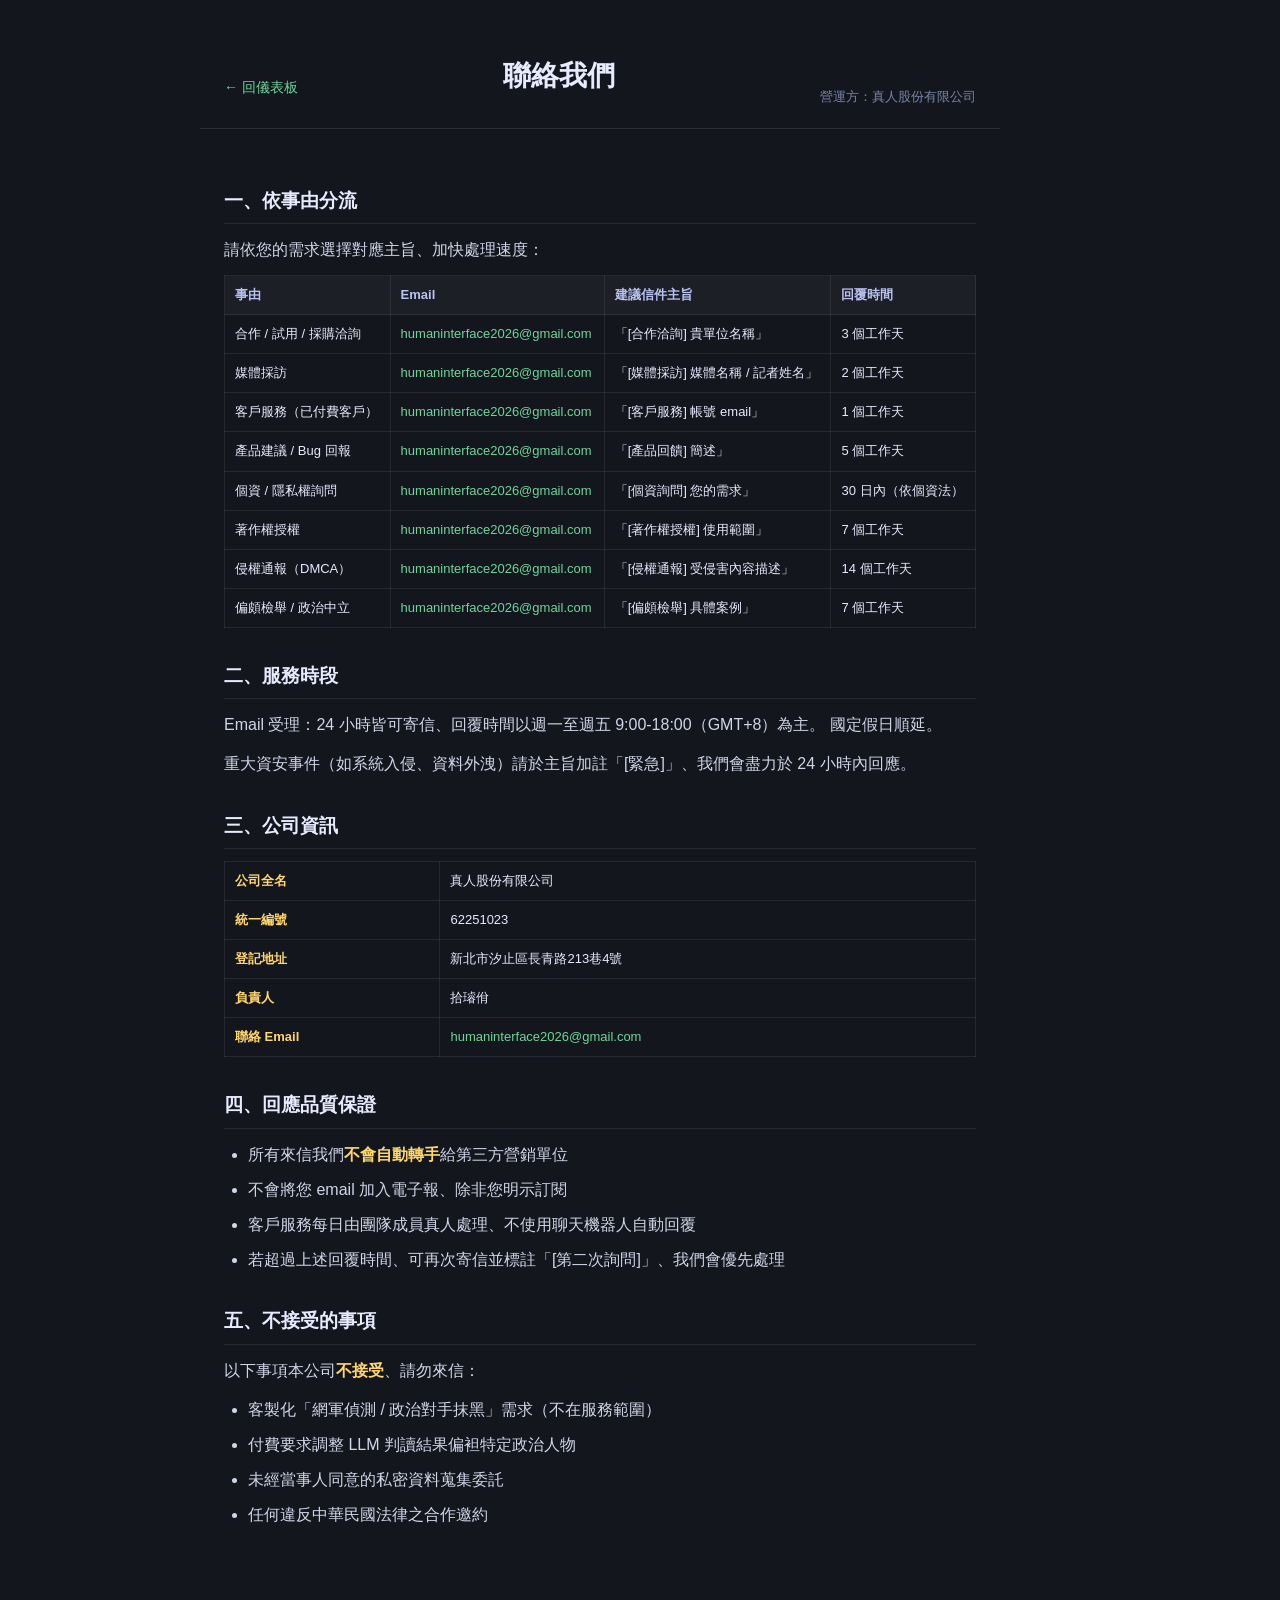
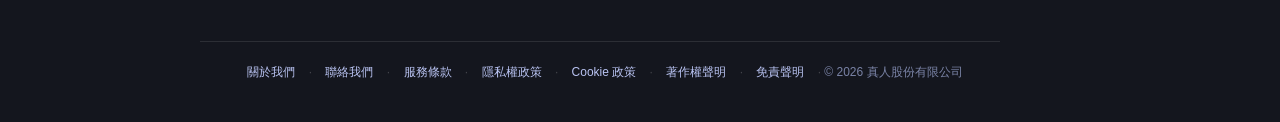
==== commit 95cf91f0: "chore: auto update dashboard (2026-05-20 01:53:41)" ====
--- a/contact.html
+++ b/contact.html
@@ -93,9 +93,9 @@
       <table class="contact-table">
         <tbody>
           <tr><td><strong>公司全名</strong></td><td>真人股份有限公司</td></tr>
-          <tr><td><strong>統一編號</strong></td><td>（待登記、申請完成後更新）</td></tr>
-          <tr><td><strong>登記地址</strong></td><td>（待登記、申請完成後更新）</td></tr>
-          <tr><td><strong>負責人</strong></td><td>（待登記、申請完成後更新）</td></tr>
+          <tr><td><strong>統一編號</strong></td><td>62251023</td></tr>
+          <tr><td><strong>登記地址</strong></td><td>新北市汐止區長青路213巷4號</td></tr>
+          <tr><td><strong>負責人</strong></td><td>拾璿佾</td></tr>
           <tr><td><strong>聯絡 Email</strong></td><td><a href="mailto:humaninterface2026@gmail.com">humaninterface2026@gmail.com</a></td></tr>
         </tbody>
       </table>
--- a/style.css
+++ b/style.css
@@ -922,3 +922,32 @@
 }
 .legal-footer a:hover { color: #e8eaff; background: rgba(255,255,255,0.06); border-radius: 4px; }
 .legal-footer .sep { color: rgba(255,255,255,0.2); }
+
+/* Legal page accent components */
+.legal-body .callout {
+  background: rgba(255,193,7,0.06);
+  border-left: 3px solid #ffd76b;
+  padding: 12px 16px; border-radius: 4px;
+  color: #ffe6a3; font-weight: 600;
+  margin: 0 0 16px;
+}
+.legal-body .cookie-table,
+.legal-body .contact-table {
+  width: 100%; border-collapse: collapse; margin: 12px 0;
+  font-size: 13px;
+}
+.legal-body .cookie-table th,
+.legal-body .cookie-table td,
+.legal-body .contact-table th,
+.legal-body .contact-table td {
+  border: 1px solid rgba(255,255,255,0.08);
+  padding: 8px 10px; text-align: left; vertical-align: top;
+}
+.legal-body .cookie-table th,
+.legal-body .contact-table th {
+  background: rgba(255,255,255,0.04); color: #b9c3f2;
+}
+.legal-body .cookie-table code,
+.legal-body .contact-table code {
+  font-size: 12px;
+}
